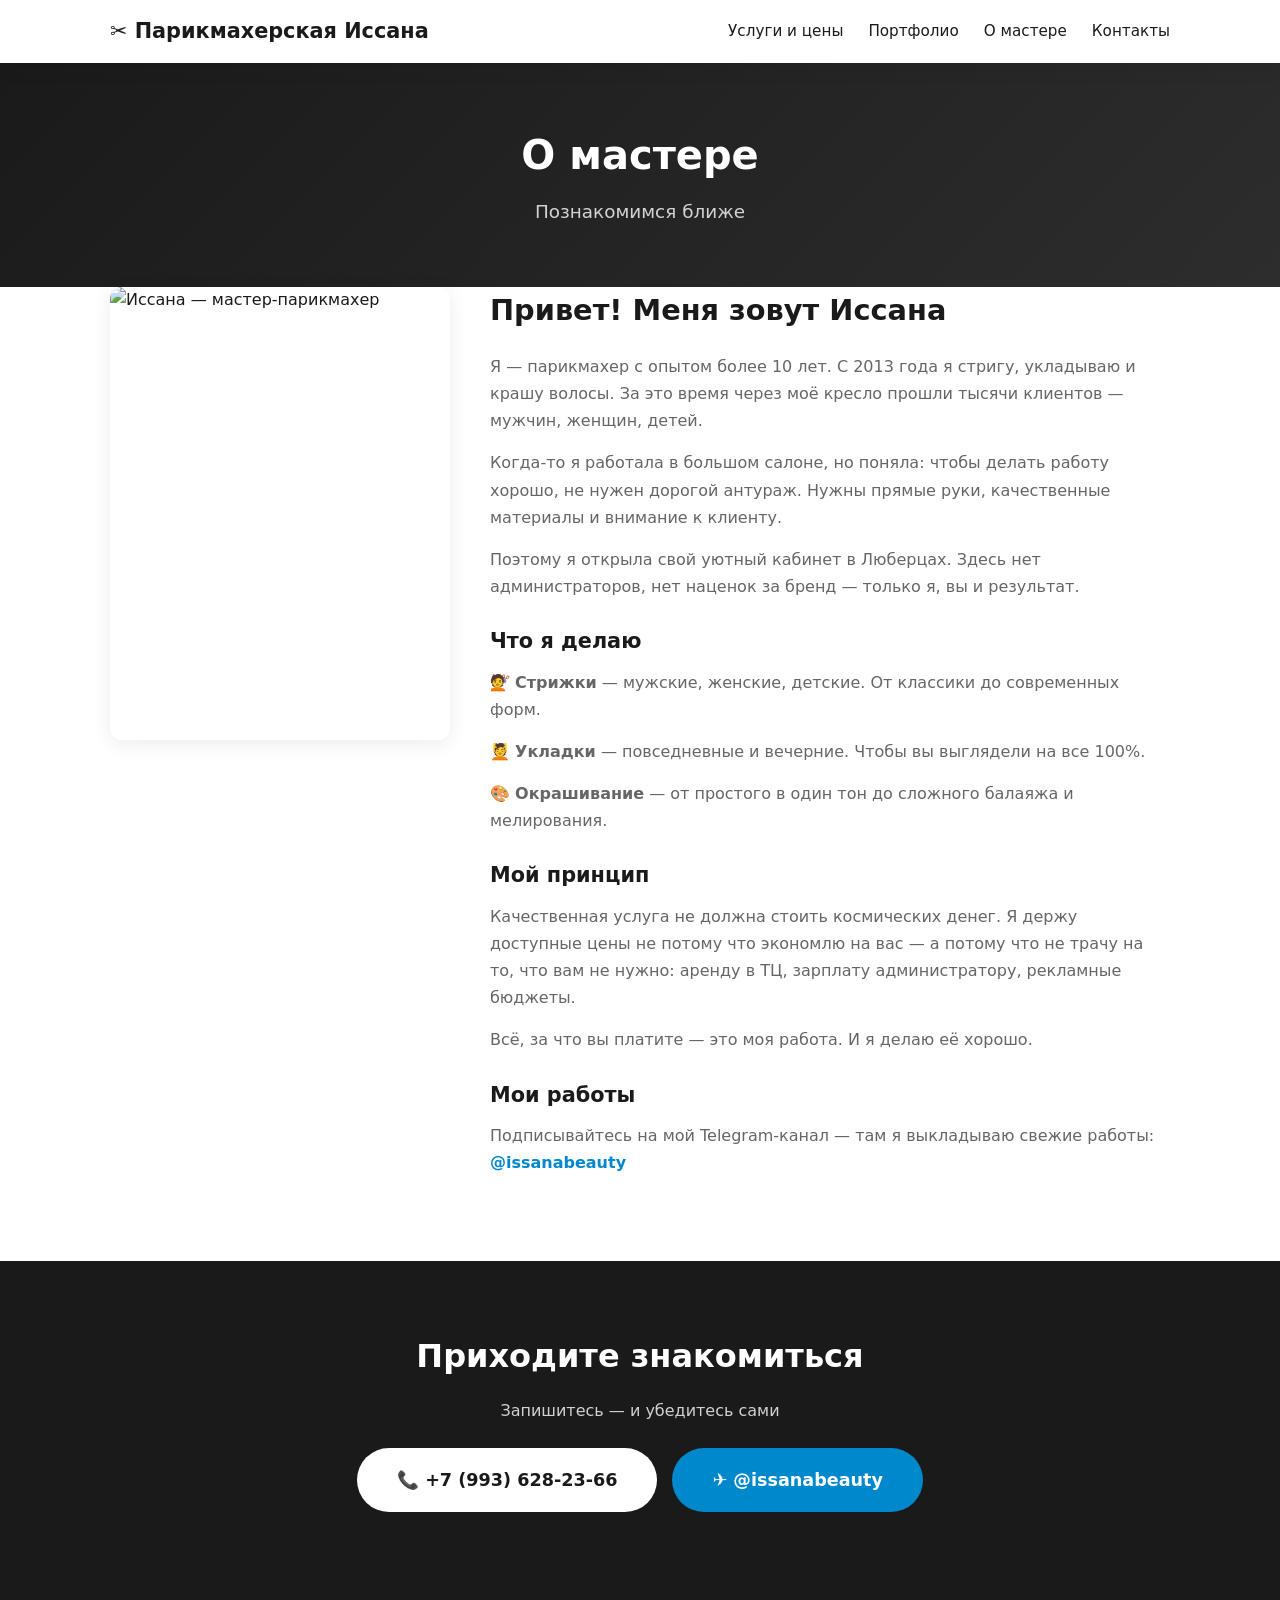
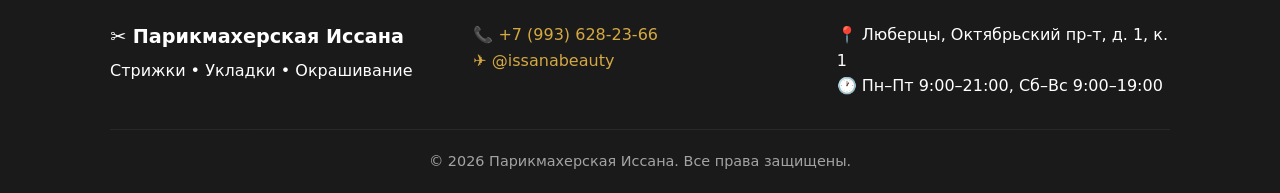
==== about.html @ fc4c428c "Add files via upload Первая версия сайта" ====
<!DOCTYPE html>
<html lang="ru">
<head>
    <meta charset="UTF-8">
    <meta name="viewport" content="width=device-width, initial-scale=1.0">
    <title>О мастере | Парикмахерская Иссана | Люберцы</title>
    <meta name="description" content="Иссана — мастер-парикмахер с опытом 10+ лет. Стрижки, укладки, окрашивание. Люберцы, Октябрьский проспект, д. 1, к. 1.">
    <link rel="stylesheet" href="css/style.css">
    <link rel="icon" href="images/favicon.ico" type="image/x-icon">
</head>
<body>

    <header class="header">
        <div class="container">
            <a href="/" class="logo">✂️ Парикмахерская Иссана</a>
            <nav class="nav">
                <a href="services.html">Услуги и цены</a>
                <a href="portfolio.html">Портфолио</a>
                <a href="about.html">О мастере</a>
                <a href="contacts.html">Контакты</a>
            </nav>
            <button class="burger" aria-label="Меню">
                <span></span><span></span><span></span>
            </button>
        </div>
    </header>

    <main>
        <section class="page-hero">
            <div class="container">
                <h1 class="page-title">О мастере</h1>
                <p class="page-subtitle">Познакомимся ближе</p>
            </div>
        </section>

        <section class="about-content">
            <div class="container">
                <div class="about-grid">
                    <div class="about-photo">
                        <img src="images/master.jpg" alt="Иссана — мастер-парикмахер" loading="lazy">
                    </div>
                    <div class="about-text">
                        <h2>Привет! Меня зовут Иссана</h2>
                        <p>Я — парикмахер с опытом более 10 лет. С 2013 года я стригу, укладываю и крашу волосы. За это время через моё кресло прошли тысячи клиентов — мужчин, женщин, детей.</p>
                        <p>Когда-то я работала в большом салоне, но поняла: чтобы делать работу хорошо, не нужен дорогой антураж. Нужны прямые руки, качественные материалы и внимание к клиенту.</p>
                        <p>Поэтому я открыла свой уютный кабинет в Люберцах. Здесь нет администраторов, нет наценок за бренд — только я, вы и результат.</p>

                        <h3>Что я делаю</h3>
                        <p>💇 <strong>Стрижки</strong> — мужские, женские, детские. От классики до современных форм.</p>
                        <p>💆 <strong>Укладки</strong> — повседневные и вечерние. Чтобы вы выглядели на все 100%.</p>
                        <p>🎨 <strong>Окрашивание</strong> — от простого в один тон до сложного балаяжа и мелирования.</p>

                        <h3>Мой принцип</h3>
                        <p>Качественная услуга не должна стоить космических денег. Я держу доступные цены не потому что экономлю на вас — а потому что не трачу на то, что вам не нужно: аренду в ТЦ, зарплату администратору, рекламные бюджеты.</p>
                        <p>Всё, за что вы платите — это моя работа. И я делаю её хорошо.</p>

                        <h3>Мои работы</h3>
                        <p>Подписывайтесь на мой Telegram-канал — там я выкладываю свежие работы: <a href="https://t.me/issanabeauty" style="color: #0088cc; font-weight: 700;">@issanabeauty</a></p>
                    </div>
                </div>
            </div>
        </section>

        <section class="cta">
            <div class="container">
                <h2 class="cta-title">Приходите знакомиться</h2>
                <p>Запишитесь — и убедитесь сами</p>
                <div class="cta-buttons">
                    <a href="tel:+79936282366" class="btn btn-phone btn-lg">📞 +7 (993) 628-23-66</a>
                    <a href="https://t.me/issanabeauty" class="btn btn-telegram btn-lg">✈️ @issanabeauty</a>
                </div>
            </div>
        </section>
    </main>

    <footer class="footer">
        <div class="container">
            <div class="footer-grid">
                <div>
                    <p class="footer-logo">✂️ Парикмахерская Иссана</p>
                    <p>Стрижки • Укладки • Окрашивание</p>
                </div>
                <div>
                    <p><a href="tel:+79936282366">📞 +7 (993) 628-23-66</a></p>
                    <p><a href="https://t.me/issanabeauty">✈️ @issanabeauty</a></p>
                </div>
                <div>
                    <p>📍 Люберцы, Октябрьский пр-т, д. 1, к. 1</p>
                    <p>🕐 Пн–Пт 9:00–21:00, Сб–Вс 9:00–19:00</p>
                </div>
            </div>
            <p class="footer-bottom">© 2026 Парикмахерская Иссана. Все права защищены.</p>
        </div>
    </footer>

    <div class="mobile-fab">
        <a href="tel:+79936282366" class="fab-phone" aria-label="Позвонить">📞</a>
        <a href="https://t.me/issanabeauty" class="fab-telegram" aria-label="Telegram">✈️</a>
    </div>

    <script src="js/main.js"></script>
</body>
</html>
---- css/style.css ----
/* ============================================ */
/*  СБРОС И БАЗА                                 */
/* ============================================ */
* {
    margin: 0;
    padding: 0;
    box-sizing: border-box;
}

:root {
    --color-primary: #D4A843;
    --color-primary-dark: #B8922E;
    --color-dark: #1a1a1a;
    --color-gray: #666;
    --color-light: #f9f9f9;
    --color-white: #ffffff;
    --color-telegram: #0088cc;
    --color-accent: #e74c3c;
    --font-main: 'Segoe UI', system-ui, -apple-system, sans-serif;
    --shadow: 0 4px 20px rgba(0,0,0,0.08);
    --radius: 12px;
}

html {
    scroll-behavior: smooth;
}

body {
    font-family: var(--font-main);
    color: var(--color-dark);
    line-height: 1.6;
    background: var(--color-white);
}

.container {
    max-width: 1100px;
    margin: 0 auto;
    padding: 0 20px;
}

a {
    color: inherit;
    text-decoration: none;
}

img {
    max-width: 100%;
    height: auto;
}

/* ============================================ */
/*  ШАПКА                                        */
/* ============================================ */
.header {
    background: var(--color-white);
    box-shadow: var(--shadow);
    position: sticky;
    top: 0;
    z-index: 100;
}

.header .container {
    display: flex;
    justify-content: space-between;
    align-items: center;
    padding-top: 15px;
    padding-bottom: 15px;
}

.logo {
    font-size: 1.3rem;
    font-weight: 700;
    color: var(--color-dark);
}

.nav {
    display: flex;
    gap: 25px;
}

.nav a {
    font-weight: 500;
    font-size: 0.95rem;
    transition: color 0.2s;
}

.nav a:hover {
    color: var(--color-primary);
}

.burger {
    display: none;
    flex-direction: column;
    gap: 5px;
    background: none;
    border: none;
    cursor: pointer;
    padding: 5px;
}

.burger span {
    display: block;
    width: 28px;
    height: 3px;
    background: var(--color-dark);
    border-radius: 3px;
    transition: 0.3s;
}

/* ============================================ */
/*  HERO С ЧАСТИЦАМИ И ВОЛНОЙ                    */
/* ============================================ */
.hero {
    background: linear-gradient(135deg, #1a1a1a 0%, #2d2d2d 100%);
    color: var(--color-white);
    padding: 80px 0;
    text-align: center;
    position: relative;
    overflow: hidden;
}

.hero::after {
    content: '';
    position: absolute;
    bottom: -2px;
    left: 0;
    width: 100%;
    height: 60px;
    background: url("data:image/svg+xml,%3Csvg xmlns='http://www.w3.org/2000/svg' viewBox='0 0 1200 120' preserveAspectRatio='none'%3E%3Cpath d='M0,0 C200,80 400,0 600,60 C800,120 1000,20 1200,60 L1200,120 L0,120 Z' fill='%23ffffff'/%3E%3C/svg%3E") no-repeat bottom;
    background-size: 100% 100%;
    z-index: 2;
}

.hero-particles {
    position: absolute;
    top: 0;
    left: 0;
    width: 100%;
    height: 100%;
    overflow: hidden;
    z-index: 1;
    pointer-events: none;
}

.particle {
    position: absolute;
    border-radius: 50%;
    background: rgba(212, 168, 67, 0.08);
    animation: float 12s infinite ease-in-out;
}

.particle:nth-child(1) { width: 120px; height: 120px; top: 10%; left: 5%; animation-delay: 0s; }
.particle:nth-child(2) { width: 80px; height: 80px; top: 40%; left: 80%; animation-delay: -3s; }
.particle:nth-child(3) { width: 150px; height: 150px; top: 70%; left: 30%; animation-delay: -6s; }
.particle:nth-child(4) { width: 60px; height: 60px; top: 20%; left: 60%; animation-delay: -9s; }
.particle:nth-child(5) { width: 100px; height: 100px; top: 80%; left: 70%; animation-delay: -4s; }
.particle:nth-child(6) { width: 40px; height: 40px; top: 50%; left: 15%; animation-delay: -7s; }

@keyframes float {
    0%, 100% { transform: translateY(0) scale(1); opacity: 0.08; }
    25% { transform: translateY(-20px) scale(1.05); opacity: 0.12; }
    50% { transform: translateY(-10px) scale(0.95); opacity: 0.06; }
    75% { transform: translateY(-30px) scale(1.1); opacity: 0.10; }
}

.hero-content {
    position: relative;
    z-index: 2;
}

.hero-badge {
    display: inline-block;
    background: var(--color-primary);
    color: var(--color-dark);
    padding: 6px 18px;
    border-radius: 30px;
    font-weight: 700;
    font-size: 0.9rem;
    margin-bottom: 20px;
}

.hero-title {
    font-size: 3rem;
    font-weight: 800;
    line-height: 1.2;
    margin-bottom: 15px;
}

.hero-subtitle {
    font-size: 1.2rem;
    opacity: 0.85;
    margin-bottom: 30px;
    max-width: 500px;
    margin-left: auto;
    margin-right: auto;
}

.hero-buttons {
    display: flex;
    gap: 15px;
    justify-content: center;
    flex-wrap: wrap;
    margin-bottom: 20px;
}

.hero-hours {
    font-size: 0.95rem;
    opacity: 0.7;
}

/* ============================================ */
/*  КНОПКИ                                       */
/* ============================================ */
.btn {
    display: inline-block;
    padding: 14px 30px;
    border-radius: 50px;
    font-weight: 700;
    font-size: 1rem;
    transition: transform 0.2s, box-shadow 0.2s;
    cursor: pointer;
    border: none;
    text-align: center;
    position: relative;
    overflow: hidden;
}

.btn:hover {
    transform: translateY(-2px);
    box-shadow: 0 8px 25px rgba(0,0,0,0.15);
}

.btn::after {
    content: '';
    position: absolute;
    top: 50%;
    left: 50%;
    width: 0;
    height: 0;
    background: rgba(255, 255, 255, 0.2);
    border-radius: 50%;
    transform: translate(-50%, -50%);
    transition: width 0.6s, height 0.6s;
}

.btn:active::after {
    width: 300px;
    height: 300px;
}

.btn-phone {
    background: var(--color-white);
    color: var(--color-dark);
}

.btn-telegram {
    background: var(--color-telegram);
    color: var(--color-white);
}

.btn-lg {
    padding: 18px 40px;
    font-size: 1.1rem;
}

/* ============================================ */
/*  СЕКЦИИ                                       */
/* ============================================ */
section {
    padding: 70px 0;
}

.section-title {
    font-size: 2rem;
    font-weight: 800;
    text-align: center;
    margin-bottom: 15px;
}

.section-subtitle {
    text-align: center;
    color: var(--color-gray);
    margin-bottom: 40px;
}

/* ============================================ */
/*  ФИЛОСОФИЯ ЦЕН                                */
/* ============================================ */
.pricing-philosophy {
    background: var(--color-light);
    position: relative;
}

.pricing-philosophy::before {
    content: '';
    position: absolute;
    top: 0;
    left: 0;
    width: 100%;
    height: 100%;
    opacity: 0.03;
    background-image: url("data:image/svg+xml,%3Csvg width='60' height='60' viewBox='0 0 60 60' xmlns='http://www.w3.org/2000/svg'%3E%3Cg fill='none' fill-rule='evenodd'%3E%3Cg fill='%23000000' fill-opacity='0.4'%3E%3Cpath d='M36 34v-4h-2v4h-4v2h4v4h2v-4h4v-2h-4zm0-30V0h-2v4h-4v2h4v4h2V6h4V4h-4zM6 34v-4H4v4H0v2h4v4h2v-4h4v-2H6zM6 4V0H4v4H0v2h4v4h2V6h4V4H6z'/%3E%3C/g%3E%3C/g%3E%3C/svg%3E");
    pointer-events: none;
    z-index: 0;
}

.pricing-philosophy .container {
    position: relative;
    z-index: 1;
}

.philosophy-grid {
    display: grid;
    grid-template-columns: repeat(auto-fit, minmax(250px, 1fr));
    gap: 25px;
    margin-bottom: 30px;
}

.philosophy-card {
    background: var(--color-white);
    padding: 30px 25px;
    border-radius: var(--radius);
    box-shadow: var(--shadow);
    transition: transform 0.3s ease, box-shadow 0.3s ease;
}

.philosophy-card:hover {
    transform: translateY(-8px);
    box-shadow: 0 20px 40px rgba(0,0,0,0.12);
}

.philosophy-card h3 {
    margin-bottom: 12px;
    font-size: 1.1rem;
}

.philosophy-card p {
    color: var(--color-gray);
    font-size: 0.95rem;
    line-height: 1.6;
}

.philosophy-note {
    background: #FFF8E1;
    border-left: 4px solid var(--color-primary);
    padding: 20px 25px;
    border-radius: 0 var(--radius) var(--radius) 0;
    max-width: 700px;
    margin: 0 auto;
}

.philosophy-note p {
    font-size: 0.95rem;
    color: #5D4037;
}

/* ============================================ */
/*  ПОЧЕМУ ВЫБИРАЮТ МЕНЯ                         */
/* ============================================ */
.why-us {
    background: linear-gradient(135deg, #fefefe 0%, #fdf6e8 100%);
    position: relative;
}

.why-us::before {
    content: '';
    position: absolute;
    top: 0;
    left: 0;
    width: 100%;
    height: 100%;
    opacity: 0.03;
    background-image: url("data:image/svg+xml,%3Csvg width='60' height='60' viewBox='0 0 60 60' xmlns='http://www.w3.org/2000/svg'%3E%3Cg fill='none' fill-rule='evenodd'%3E%3Cg fill='%23000000' fill-opacity='0.4'%3E%3Cpath d='M36 34v-4h-2v4h-4v2h4v4h2v-4h4v-2h-4zm0-30V0h-2v4h-4v2h4v4h2V6h4V4h-4zM6 34v-4H4v4H0v2h4v4h2v-4h4v-2H6zM6 4V0H4v4H0v2h4v4h2V6h4V4H6z'/%3E%3C/g%3E%3C/g%3E%3C/svg%3E");
    pointer-events: none;
    z-index: 0;
}

.why-us .container {
    position: relative;
    z-index: 1;
}

.features {
    display: grid;
    grid-template-columns: repeat(auto-fit, minmax(230px, 1fr));
    gap: 25px;
}

.feature-card {
    background: rgba(255, 255, 255, 0.8);
    backdrop-filter: blur(10px);
    -webkit-backdrop-filter: blur(10px);
    border: 1px solid rgba(212, 168, 67, 0.15);
    padding: 30px 25px;
    border-radius: var(--radius);
    text-align: center;
    transition: transform 0.3s ease, box-shadow 0.3s ease;
}

.feature-card:hover {
    transform: translateY(-8px);
    box-shadow: 0 20px 40px rgba(0,0,0,0.12);
}

.feature-icon {
    font-size: 2.5rem;
    margin-bottom: 15px;
}

.feature-card h3 {
    font-size: 1.15rem;
    margin-bottom: 10px;
}

.feature-card p {
    color: var(--color-gray);
    font-size: 0.95rem;
}

/* ============================================ */
/*  РАСПИСАНИЕ                                   */
/* ============================================ */
.schedule-highlight {
    background: #FFF3CD;
    border: 1px solid #FFE69C;
    border-radius: var(--radius);
    padding: 20px 25px;
    text-align: center;
    margin-bottom: 30px;
    max-width: 600px;
    margin-left: auto;
    margin-right: auto;
}

.schedule-grid {
    max-width: 400px;
    margin: 0 auto;
}

.schedule-day {
    display: flex;
    justify-content: space-between;
    padding: 12px 20px;
    border-bottom: 1px solid #eee;
    font-size: 1.05rem;
}

.schedule-day:last-child {
    border-bottom: none;
}

/* ============================================ */
/*  ОТЗЫВЫ                                       */
/* ============================================ */
.reviews-grid {
    display: grid;
    grid-template-columns: repeat(auto-fit, minmax(280px, 1fr));
    gap: 25px;
}

.review-card {
    background: var(--color-light);
    padding: 30px;
    border-radius: var(--radius);
    box-shadow: var(--shadow);
}

.review-stars {
    margin-bottom: 10px;
}

.review-text {
    font-style: italic;
    margin-bottom: 10px;
    font-size: 1rem;
}

.review-author {
    color: var(--color-gray);
    font-weight: 600;
    font-size: 0.9rem;
}

/* ============================================ */
/*  CTA (ПРИЗЫВ К ДЕЙСТВИЮ)                      */
/* ============================================ */
.cta {
    background: var(--color-dark);
    color: var(--color-white);
    text-align: center;
}

.cta-title {
    font-size: 2rem;
    font-weight: 800;
    margin-bottom: 15px;
}

.cta p {
    opacity: 0.8;
    margin-bottom: 25px;
}

.cta-buttons {
    display: flex;
    gap: 15px;
    justify-content: center;
    flex-wrap: wrap;
}

/* ============================================ */
/*  КАРТА                                        */
/* ============================================ */
.address-text {
    text-align: center;
    font-style: normal;
    font-size: 1.1rem;
    margin-bottom: 20px;
    font-weight: 500;
}

.map-wrapper {
    border-radius: var(--radius);
    overflow: hidden;
    box-shadow: var(--shadow);
}

/* ============================================ */
/*  ПОДВАЛ                                       */
/* ============================================ */
.footer {
    background: var(--color-dark);
    color: var(--color-white);
    padding: 40px 0 20px;
}

.footer-grid {
    display: grid;
    grid-template-columns: repeat(auto-fit, minmax(200px, 1fr));
    gap: 30px;
    margin-bottom: 30px;
}

.footer-logo {
    font-weight: 700;
    font-size: 1.2rem;
    margin-bottom: 5px;
}

.footer a {
    color: var(--color-primary);
}

.footer-bottom {
    text-align: center;
    border-top: 1px solid #333;
    padding-top: 20px;
    font-size: 0.9rem;
    opacity: 0.6;
}

/* ============================================ */
/*  МОБИЛЬНАЯ КНОПКА С ПУЛЬСАЦИЕЙ                */
/* ============================================ */
.mobile-fab {
    display: none;
    position: fixed;
    bottom: 20px;
    right: 20px;
    z-index: 200;
    flex-direction: column;
    gap: 10px;
}

.mobile-fab a {
    width: 55px;
    height: 55px;
    border-radius: 50%;
    display: flex;
    align-items: center;
    justify-content: center;
    font-size: 1.5rem;
    box-shadow: 0 4px 15px rgba(0,0,0,0.3);
    transition: transform 0.2s;
    text-decoration: none;
}

.mobile-fab a:hover {
    transform: scale(1.1);
}

.fab-phone {
    background: var(--color-white);
    color: var(--color-dark);
    animation: pulse 2s infinite;
}

.fab-telegram {
    background: var(--color-telegram);
    color: var(--color-white);
}

@keyframes pulse {
    0% { box-shadow: 0 0 0 0 rgba(212, 168, 67, 0.6); }
    70% { box-shadow: 0 0 0 18px rgba(212, 168, 67, 0); }
    100% { box-shadow: 0 0 0 0 rgba(212, 168, 67, 0); }
}

/* ============================================ */
/*  СТРАНИЦЫ: ОБЩИЕ СТИЛИ                        */
/* ============================================ */
.page-hero {
    background: linear-gradient(135deg, #1a1a1a 0%, #2d2d2d 100%);
    color: var(--color-white);
    padding: 60px 0;
    text-align: center;
}

.page-title {
    font-size: 2.5rem;
    font-weight: 800;
    margin-bottom: 10px;
    color: var(--color-white);
}

.page-subtitle {
    font-size: 1.15rem;
    opacity: 0.8;
}

/* ============================================ */
/*  УСЛУГИ                                       */
/* ============================================ */
.services-category {
    font-size: 1.5rem;
    margin: 35px 0 20px;
    padding-bottom: 10px;
    border-bottom: 2px solid var(--color-primary);
}

.services-category:first-child {
    margin-top: 0;
}

.services-list {
    padding-top: 0;
}

.service-card {
    display: flex;
    justify-content: space-between;
    align-items: flex-start;
    gap: 30px;
    background: var(--color-white);
    border: 1px solid #eee;
    border-radius: var(--radius);
    padding: 30px;
    margin-bottom: 20px;
    box-shadow: var(--shadow);
    flex-wrap: wrap;
}

.service-info h3 {
    font-size: 1.3rem;
    margin-bottom: 10px;
}

.service-info p {
    color: var(--color-gray);
    font-size: 0.95rem;
    max-width: 600px;
}

.service-time {
    margin-top: 10px;
    font-weight: 600;
    color: var(--color-dark);
}

.service-price {
    font-size: 2rem;
    font-weight: 800;
    color: var(--color-accent);
    white-space: nowrap;
    min-width: 120px;
    text-align: right;
}

.price-ask {
    font-size: 1.1rem;
    font-weight: 600;
    color: var(--color-primary-dark);
    white-space: nowrap;
    text-decoration: underline;
}

.price-ask:hover {
    color: var(--color-primary);
}

.service-card-note {
    background: #FFF8E1;
    border: 1px solid #FFE69C;
    display: block;
}

.service-card-note p {
    font-size: 0.95rem;
    color: #5D4037;
}

/* ============================================ */
/*  ПОРТФОЛИО                                    */
/* ============================================ */
.portfolio-gallery {
    padding-top: 0;
}

.gallery-grid {
    display: grid;
    grid-template-columns: repeat(auto-fill, minmax(280px, 1fr));
    gap: 20px;
}

.gallery-item {
    border-radius: var(--radius);
    overflow: hidden;
    box-shadow: var(--shadow);
    transition: transform 0.3s;
    aspect-ratio: 1 / 1;
    cursor: pointer;
    position: relative;
}

.gallery-item:hover {
    transform: scale(1.03);
}

.gallery-item::after {
    content: '🔍';
    position: absolute;
    top: 50%;
    left: 50%;
    transform: translate(-50%, -50%) scale(0);
    font-size: 2rem;
    opacity: 0;
    transition: all 0.3s ease;
    pointer-events: none;
    background: rgba(0,0,0,0.5);
    width: 100%;
    height: 100%;
    display: flex;
    align-items: center;
    justify-content: center;
    border-radius: var(--radius);
}

.gallery-item:hover::after {
    transform: translate(-50%, -50%) scale(1);
    opacity: 1;
}

.gallery-item img {
    width: 100%;
    height: 100%;
    object-fit: cover;
}

/* ============================================ */
/*  ЛАЙТБОКС                                     */
/* ============================================ */
.lightbox {
    display: none;
    position: fixed;
    top: 0;
    left: 0;
    width: 100%;
    height: 100%;
    background: rgba(0, 0, 0, 0.9);
    z-index: 1000;
    justify-content: center;
    align-items: center;
    flex-direction: column;
}

.lightbox.active {
    display: flex;
}

.lightbox img {
    max-width: 90%;
    max-height: 80vh;
    border-radius: 8px;
    box-shadow: 0 20px 60px rgba(0,0,0,0.5);
}

.lightbox-close {
    position: absolute;
    top: 20px;
    right: 30px;
    font-size: 2.5rem;
    color: #fff;
    cursor: pointer;
    background: none;
    border: none;
    z-index: 1001;
    transition: transform 0.2s;
}

.lightbox-close:hover {
    transform: scale(1.2);
}

.lightbox-nav {
    position: absolute;
    top: 50%;
    transform: translateY(-50%);
    font-size: 2rem;
    color: #fff;
    cursor: pointer;
    background: rgba(255,255,255,0.15);
    border: none;
    padding: 15px 20px;
    border-radius: 50%;
    z-index: 1001;
    transition: background 0.2s;
}

.lightbox-nav:hover {
    background: rgba(255,255,255,0.3);
}

.lightbox-prev {
    left: 20px;
}

.lightbox-next {
    right: 20px;
}

/* ============================================ */
/*  О МАСТЕРЕ                                    */
/* ============================================ */
.about-content {
    padding-top: 0;
}

.about-grid {
    display: grid;
    grid-template-columns: 1fr 2fr;
    gap: 40px;
    align-items: start;
}

.about-photo {
    border-radius: var(--radius);
    overflow: hidden;
    box-shadow: var(--shadow);
    aspect-ratio: 3 / 4;
}

.about-photo img {
    width: 100%;
    height: 100%;
    object-fit: cover;
}

.about-text h2 {
    font-size: 1.8rem;
    margin-bottom: 20px;
}

.about-text h3 {
    font-size: 1.3rem;
    margin-top: 25px;
    margin-bottom: 10px;
}

.about-text p {
    color: var(--color-gray);
    margin-bottom: 15px;
    font-size: 1rem;
    line-height: 1.7;
}

/* ============================================ */
/*  КОНТАКТЫ                                     */
/* ============================================ */
.contacts-content {
    padding-top: 0;
}

.contacts-grid {
    display: grid;
    grid-template-columns: repeat(auto-fit, minmax(250px, 1fr));
    gap: 25px;
    margin-bottom: 40px;
}

.contact-card {
    background: var(--color-light);
    padding: 30px;
    border-radius: var(--radius);
    text-align: center;
    box-shadow: var(--shadow);
}

.contact-icon {
    font-size: 2.5rem;
    margin-bottom: 15px;
}

.contact-card h2 {
    font-size: 1.2rem;
    margin-bottom: 12px;
}

.contact-link {
    font-size: 1.3rem;
    font-weight: 700;
    color: var(--color-primary-dark);
    display: inline-block;
    margin-bottom: 10px;
    word-break: break-all;
}

.contact-address {
    font-style: normal;
    font-size: 1.05rem;
    font-weight: 600;
    margin-bottom: 10px;
    line-height: 1.6;
}

.contact-schedule p {
    margin-bottom: 5px;
}

.contact-card p {
    color: var(--color-gray);
    font-size: 0.9rem;
}

.contact-map {
    margin-top: 20px;
}

/* ============================================ */
/*  АДАПТИВ                                      */
/* ============================================ */
@media (max-width: 768px) {
    .nav {
        display: none;
    }

    .burger {
        display: flex;
    }

    .nav.active {
        display: flex;
        flex-direction: column;
        position: absolute;
        top: 100%;
        left: 0;
        right: 0;
        background: var(--color-white);
        padding: 20px;
        box-shadow: var(--shadow);
        gap: 15px;
    }

    .hero-title {
        font-size: 2rem;
    }

    .hero-subtitle {
        font-size: 1rem;
    }

    section {
        padding: 50px 0;
    }

    .section-title {
        font-size: 1.6rem;
    }

    .mobile-fab {
        display: flex;
    }

    .hero-buttons .btn,
    .cta-buttons .btn {
        width: 100%;
        text-align: center;
    }

    .service-card {
        flex-direction: column;
        gap: 15px;
    }

    .service-price {
        text-align: left;
        font-size: 1.6rem;
    }

    .about-grid {
        grid-template-columns: 1fr;
    }

    .about-photo {
        max-width: 350px;
        margin: 0 auto;
    }

    .lightbox-nav {
        padding: 10px 14px;
        font-size: 1.5rem;
    }
}

@media (min-width: 769px) {
    .mobile-fab {
        display: none;
    }
}
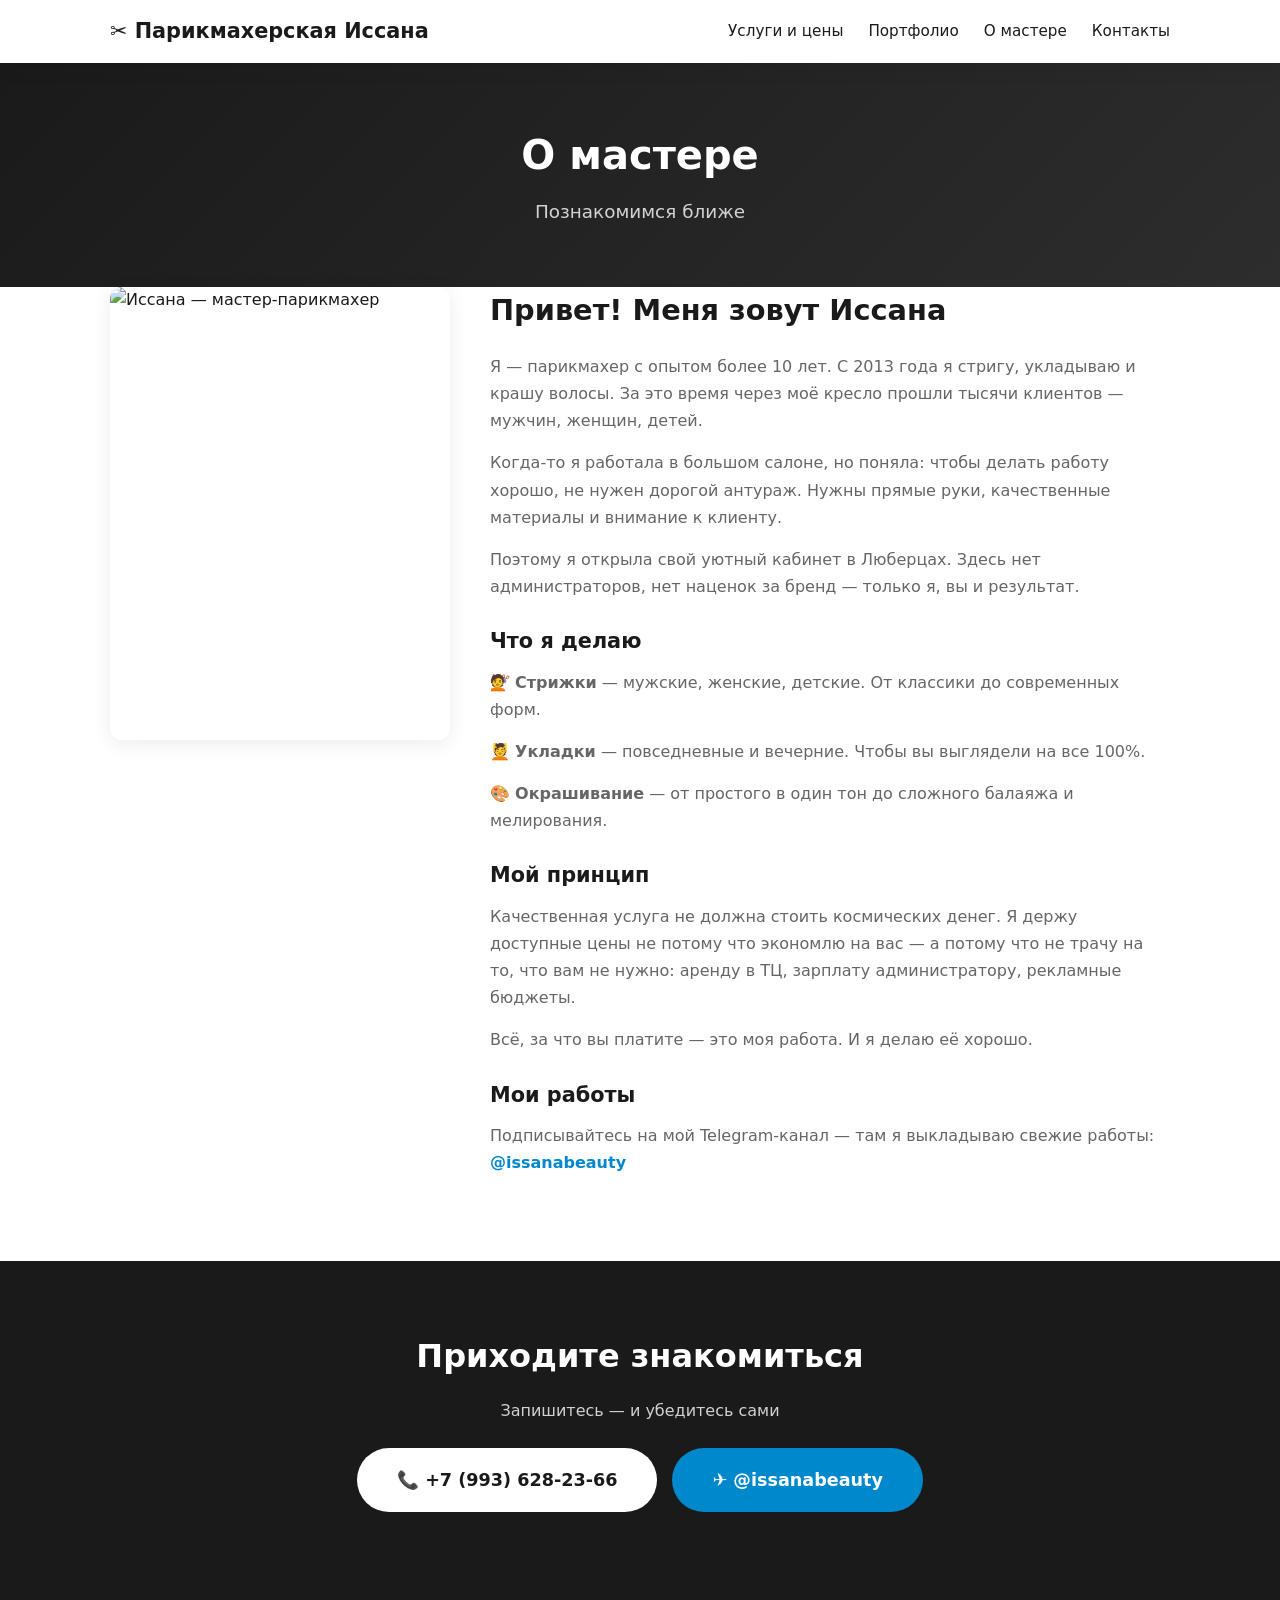
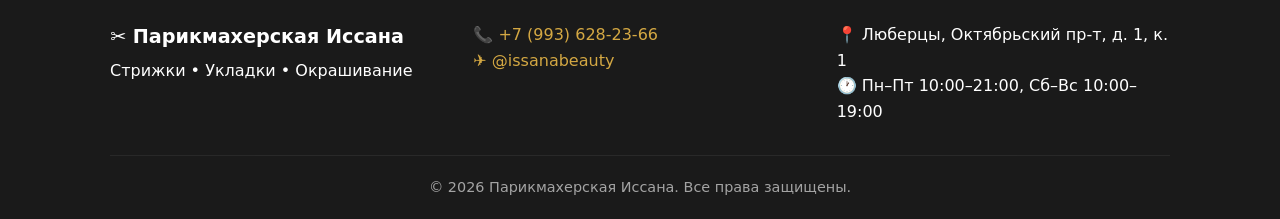
==== commit 2da3fdd1: "Update about.html" ====
--- a/about.html
+++ b/about.html
@@ -12,7 +12,7 @@
 
     <header class="header">
         <div class="container">
-            <a href="/" class="logo">✂️ Парикмахерская Иссана</a>
+            <a href="./" class="logo">✂️ Парикмахерская Иссана</a>
             <nav class="nav">
                 <a href="services.html">Услуги и цены</a>
                 <a href="portfolio.html">Портфолио</a>
@@ -86,7 +86,7 @@
                 </div>
                 <div>
                     <p>📍 Люберцы, Октябрьский пр-т, д. 1, к. 1</p>
-                    <p>🕐 Пн–Пт 9:00–21:00, Сб–Вс 9:00–19:00</p>
+                    <p>🕐 Пн–Пт 10:00–21:00, Сб–Вс 10:00–19:00</p>
                 </div>
             </div>
             <p class="footer-bottom">© 2026 Парикмахерская Иссана. Все права защищены.</p>
@@ -100,4 +100,4 @@
 
     <script src="js/main.js"></script>
 </body>
-</html>+</html>
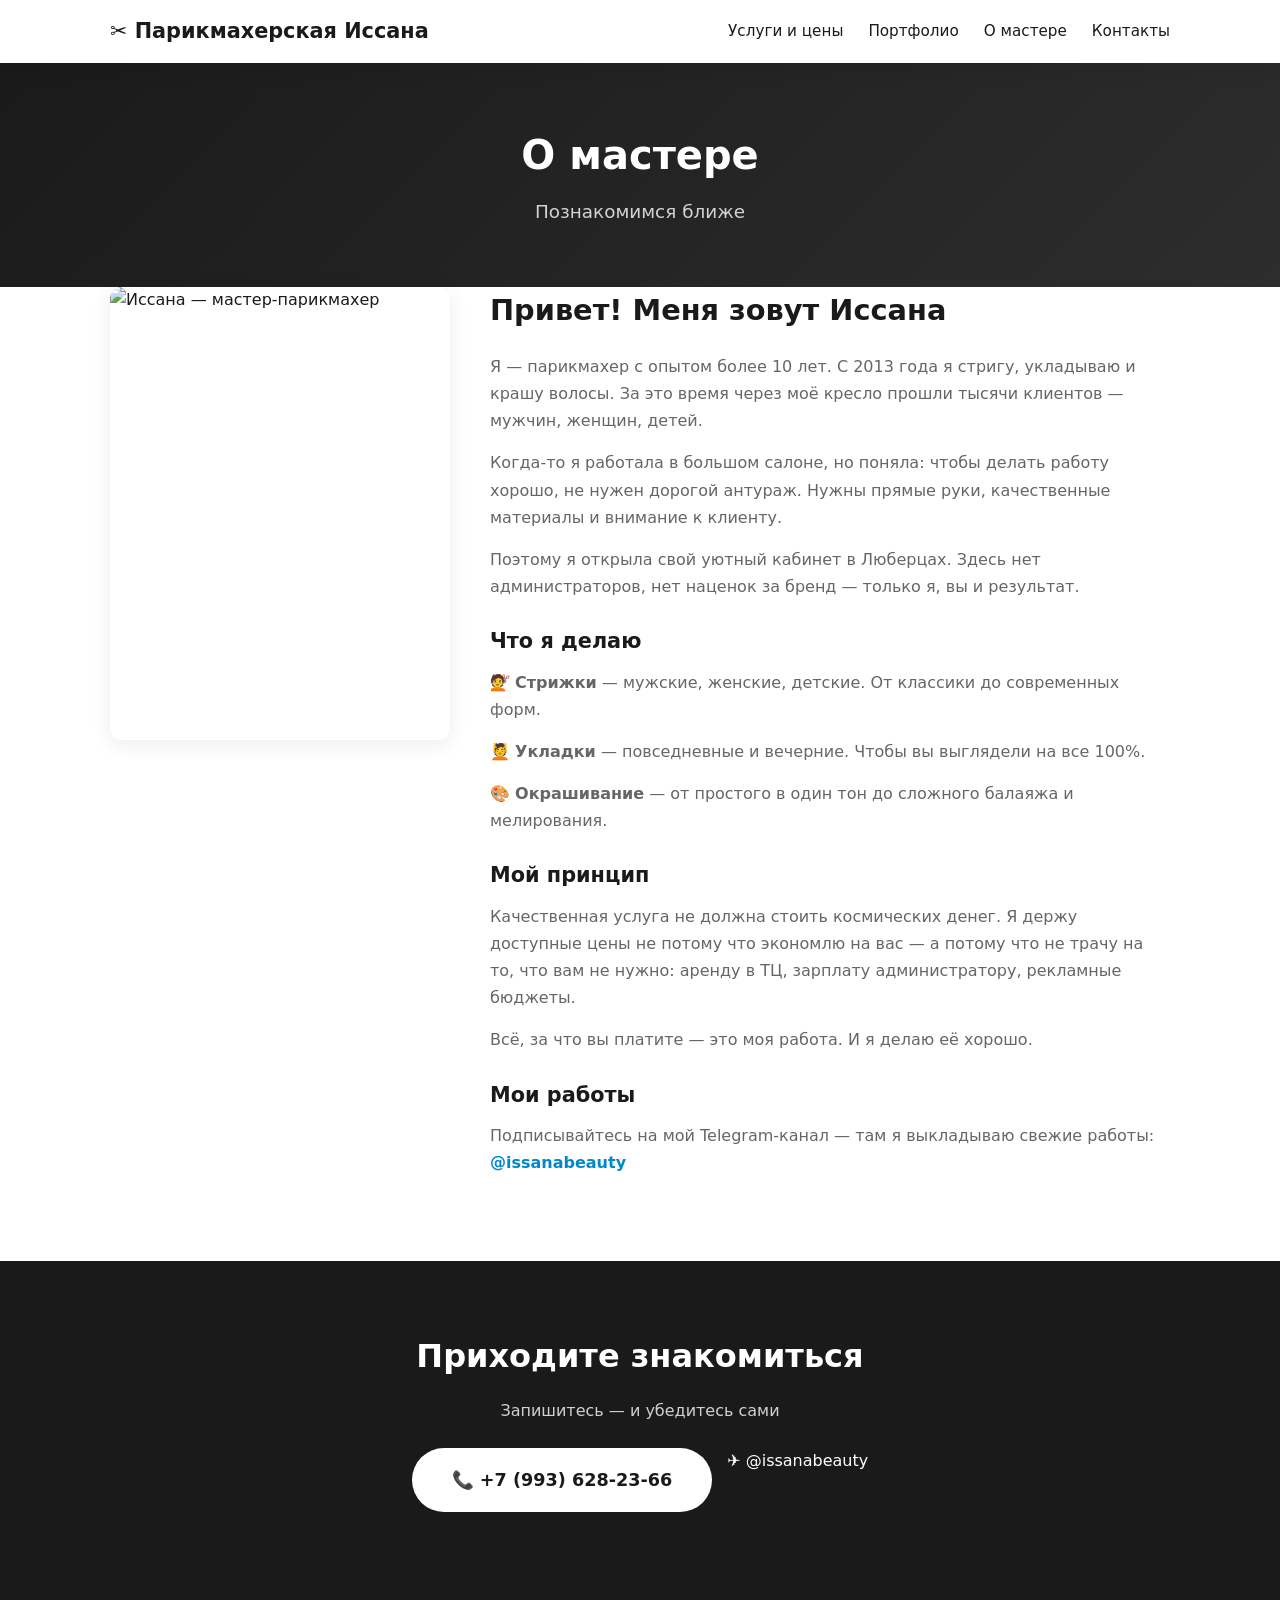
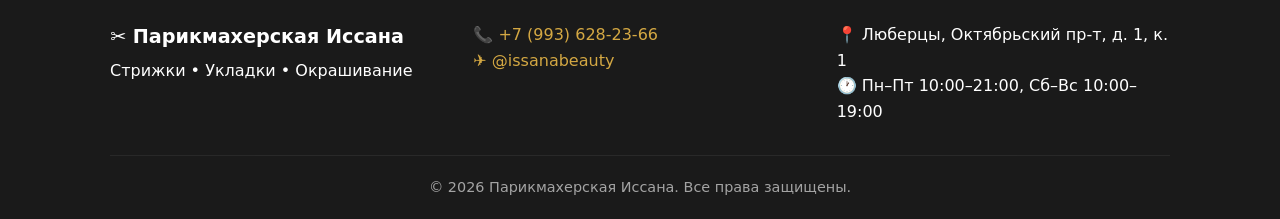
==== commit f2b4f4f7: "Update about.html" ====
--- a/about.html
+++ b/about.html
@@ -67,7 +67,8 @@
                 <p>Запишитесь — и убедитесь сами</p>
                 <div class="cta-buttons">
                     <a href="tel:+79936282366" class="btn btn-phone btn-lg">📞 +7 (993) 628-23-66</a>
-                    <a href="https://t.me/issanabeauty" class="btn btn-telegram btn-lg">✈️ @issanabeauty</a>
+                    <a href="tg://resolve?domain=issanabeauty">✈️ @issanabeauty</a>
+
                 </div>
             </div>
         </section>
@@ -82,7 +83,7 @@
                 </div>
                 <div>
                     <p><a href="tel:+79936282366">📞 +7 (993) 628-23-66</a></p>
-                    <p><a href="https://t.me/issanabeauty">✈️ @issanabeauty</a></p>
+                    <a href="tg://resolve?domain=issanabeauty">✈️ @issanabeauty</a>
                 </div>
                 <div>
                     <p>📍 Люберцы, Октябрьский пр-т, д. 1, к. 1</p>
@@ -95,7 +96,8 @@
 
     <div class="mobile-fab">
         <a href="tel:+79936282366" class="fab-phone" aria-label="Позвонить">📞</a>
-        <a href="https://t.me/issanabeauty" class="fab-telegram" aria-label="Telegram">✈️</a>
+                            <a href="tg://resolve?domain=issanabeauty">✈️ @issanabeauty</a>
+
     </div>
 
     <script src="js/main.js"></script>
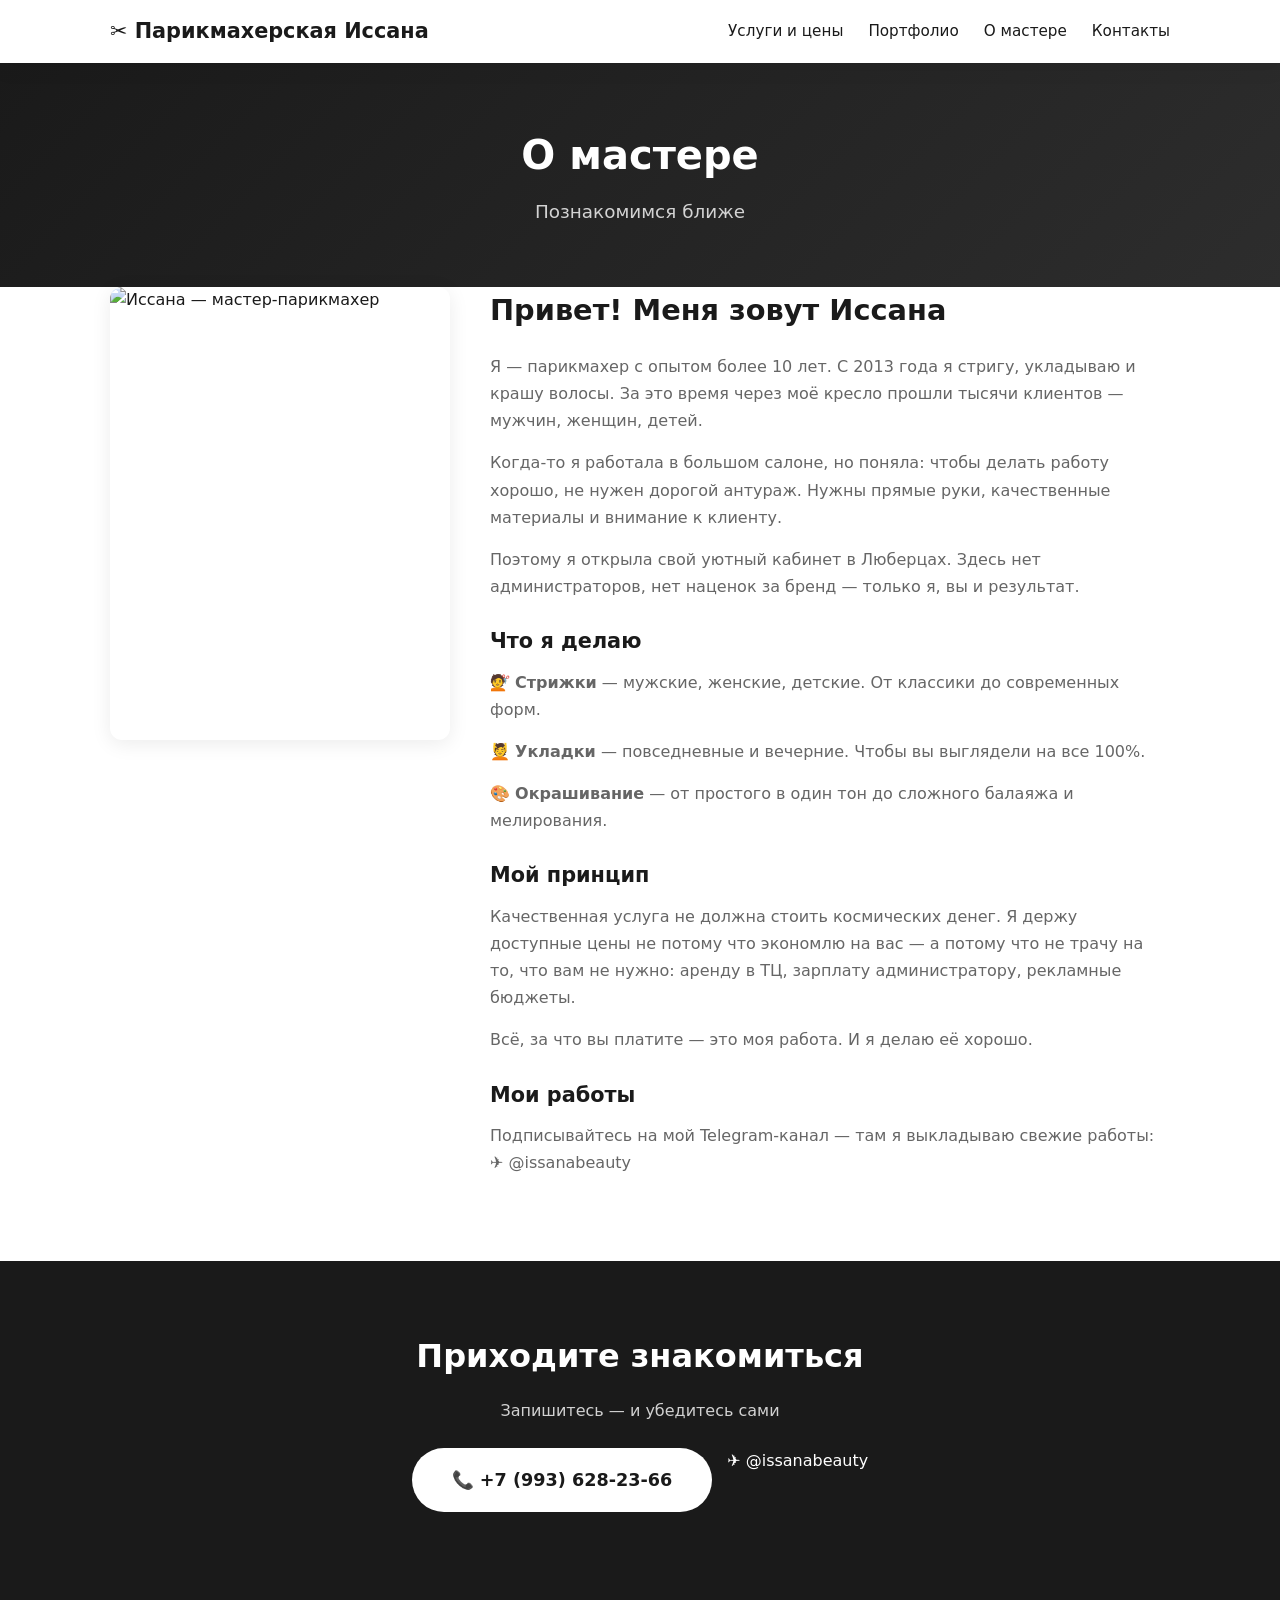
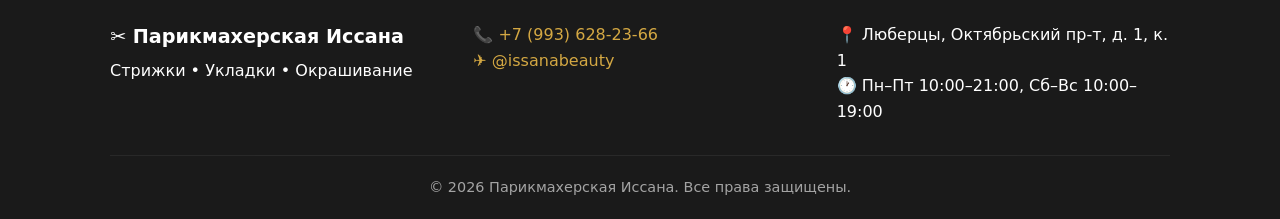
==== commit 37821ccb: "Update about.html" ====
--- a/about.html
+++ b/about.html
@@ -55,7 +55,7 @@
                         <p>Всё, за что вы платите — это моя работа. И я делаю её хорошо.</p>
 
                         <h3>Мои работы</h3>
-                        <p>Подписывайтесь на мой Telegram-канал — там я выкладываю свежие работы: <a href="https://t.me/issanabeauty" style="color: #0088cc; font-weight: 700;">@issanabeauty</a></p>
+                        <p>Подписывайтесь на мой Telegram-канал — там я выкладываю свежие работы: <a href="tg://resolve?domain=issanabeauty">✈️ @issanabeauty</a></p>
                     </div>
                 </div>
             </div>
